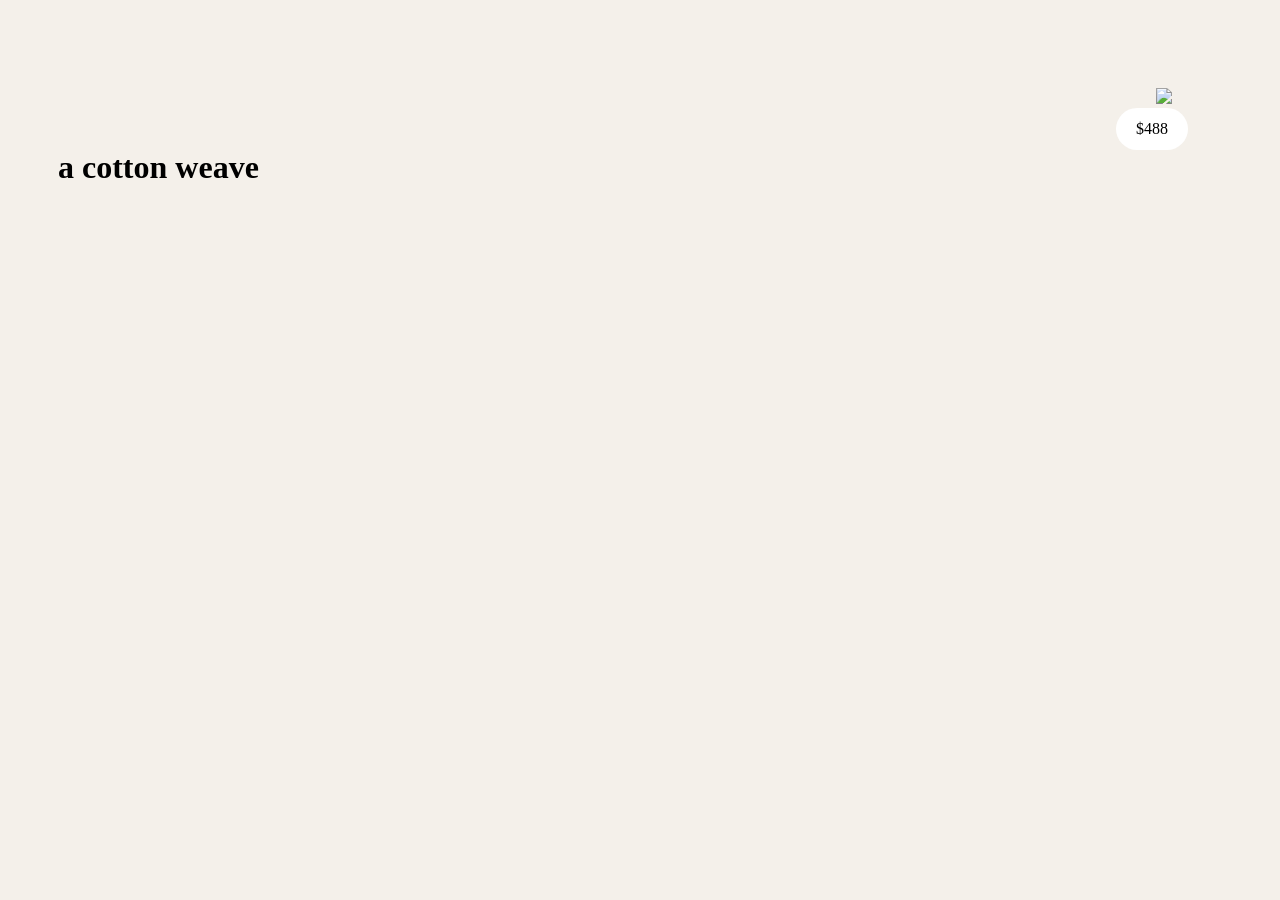
==== loome-fashion-ui/index.html @ d261821b "Add files via upload" ====
<!DOCTYPE html><html><head><link rel="stylesheet" href="style.css"></head><body><div class="main"><div class="left"><h1>a cotton weave</h1></div><div class="right"><img src="https://images.unsplash.com/photo-1512316609839-ce289d3eba0a?auto=format&fit=crop&w=700&q=80"><div class="price">$488</div></div></div></body></html>
---- loome-fashion-ui/style.css ----
body{background:#f4f0ea}.main{position:relative;height:90vh}.left{position:absolute;left:50px;top:120px}.right{position:absolute;right:100px;top:80px}.price{position:absolute;top:20px;left:-40px;background:#fff;padding:12px 20px;border-radius:30px}
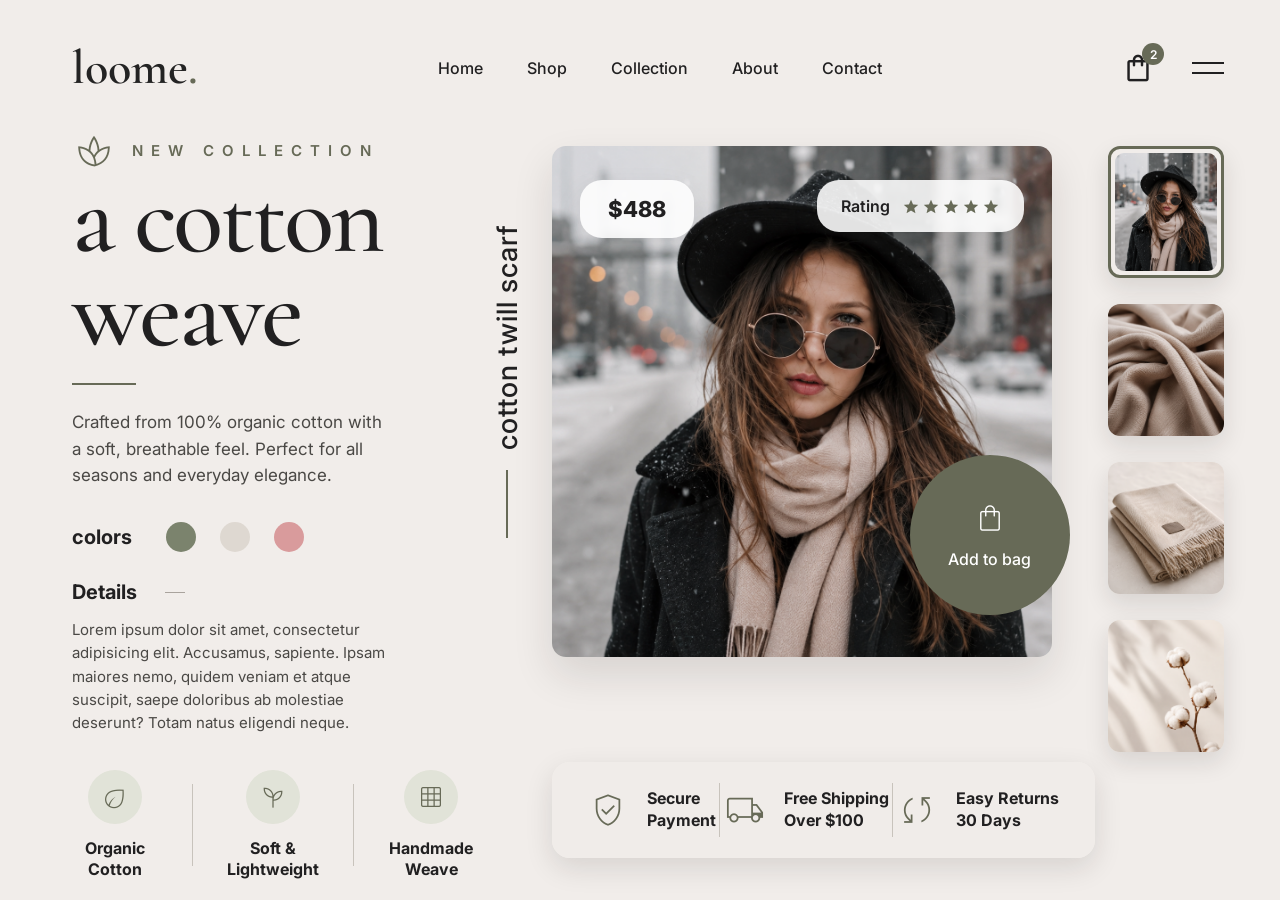
==== commit b7d51781: "done" ====
--- a/loome-fashion-ui/index.html
+++ b/loome-fashion-ui/index.html
@@ -1 +1,191 @@
-<!DOCTYPE html><html><head><link rel="stylesheet" href="style.css"></head><body><div class="main"><div class="left"><h1>a cotton weave</h1></div><div class="right"><img src="https://images.unsplash.com/photo-1512316609839-ce289d3eba0a?auto=format&fit=crop&w=700&q=80"><div class="price">$488</div></div></div></body></html>+<!doctype html>
+<html lang="en">
+  <head>
+    <meta charset="UTF-8" />
+    <meta name="viewport" content="width=device-width, initial-scale=1.0" />
+    <title>Loome.</title>
+
+    <!-- Google Fonts -->
+    <link
+      href="https://fonts.googleapis.com/css2?family=Cormorant+Garamond:wght@400;500;600;700&family=Inter:wght@300;400;500;600;700&display=swap"
+      rel="stylesheet"
+    />
+
+    <!-- Google Icons -->
+    <link
+      rel="stylesheet"
+      href="https://fonts.googleapis.com/css2?family=Material+Symbols+Outlined"
+    />
+
+    <link rel="stylesheet" href="style.css" />
+  </head>
+
+  <body>
+    <nav>
+      <span class="logo-text">loome<span>.</span></span>
+
+      <ul class="nav-link-container">
+        <li class="navlink"><a href="#">Home</a></li>
+        <li class="navlink"><a href="#">Shop</a></li>
+        <li class="navlink"><a href="#">Collection</a></li>
+        <li class="navlink"><a href="#">About</a></li>
+        <li class="navlink"><a href="#">Contact</a></li>
+      </ul>
+
+      <div class="nav-icons">
+        <div class="shopping-bag-icon">
+          <div class="cart-value">2</div>
+          <span class="material-symbols-outlined">shopping_bag</span>
+        </div>
+
+        <div class="menu-icon-open">
+          <div class="line-1"></div>
+          <div class="line-2"></div>
+        </div>
+      </div>
+    </nav>
+
+    <main>
+      <div class="left">
+        <div class="tag">
+          <span class="material-symbols-outlined">spa</span>
+          <span class="text">New Collection</span>
+        </div>
+
+        <h1>a cotton <br />weave</h1>
+
+        <div class="divider-1"></div>
+
+        <p class="hero-description">
+          Crafted from 100% organic cotton with <br />
+          a soft, breathable feel. Perfect for all <br />
+          seasons and everyday elegance.
+        </p>
+
+        <div class="color-section">
+          <span class="color-title">colors</span>
+
+          <div class="color-options">
+            <span class="color-dot olive"></span>
+            <span class="color-dot beige"></span>
+            <span class="color-dot pink"></span>
+          </div>
+        </div>
+
+        <div class="details-section">
+          <div class="details-heading">
+            <span>Details</span>
+            <div class="details-line"></div>
+          </div>
+
+          <p class="details-text">
+            Lorem ipsum dolor sit amet, consectetur <br />
+            adipisicing elit. Accusamus, sapiente. Ipsam <br />
+            maiores nemo, quidem veniam et atque <br />
+            suscipit, saepe doloribus ab molestiae <br />
+            deserunt? Totam natus eligendi neque.
+          </p>
+        </div>
+
+        <div class="feature-row">
+          <div class="feature-card">
+            <div class="feature-icon">
+              <span class="material-symbols-outlined">eco</span>
+            </div>
+            <p>Organic <br />Cotton</p>
+          </div>
+
+          <div class="feature-divider"></div>
+
+          <div class="feature-card">
+            <div class="feature-icon">
+              <span class="material-symbols-outlined">psychiatry</span>
+            </div>
+            <p>Soft & <br />Lightweight</p>
+          </div>
+
+          <div class="feature-divider"></div>
+
+          <div class="feature-card">
+            <div class="feature-icon">
+              <span class="material-symbols-outlined">grid_on</span>
+            </div>
+            <p>Handmade <br />Weave</p>
+          </div>
+        </div>
+      </div>
+
+      <div class="right">
+        <div class="product-showcase">
+          <div class="price-pill">$488</div>
+
+          <div class="rating-pill">
+            <span>Rating</span>
+            <div class="stars">
+              <span class="material-symbols-outlined">star</span>
+              <span class="material-symbols-outlined">star</span>
+              <span class="material-symbols-outlined">star</span>
+              <span class="material-symbols-outlined">star</span>
+              <span class="material-symbols-outlined">star</span>
+            </div>
+          </div>
+
+          <img
+            src="./assets/01-girl.png"
+            alt="Woman wearing cotton scarf"
+            class="hero-img"
+          />
+
+          <div class="vertical-text">
+            <span>cotton twill scarf</span>
+            <div></div>
+          </div>
+
+          <button class="add-to-bag">
+            <span class="material-symbols-outlined">shopping_bag</span>
+            <span>Add to bag</span>
+          </button>
+        </div>
+
+        <div class="side-gallery">
+          <div class="gallery-card active">
+            <img src="./assets/01-girl.png" alt="Scarf model" />
+          </div>
+
+          <div class="gallery-card">
+            <img src="./assets/02-scarf.png" alt="Scarf fabric" />
+          </div>
+
+          <div class="gallery-card">
+            <img src="./assets/03-scarf-folded.png" alt="Folded scarf" />
+          </div>
+
+          <div class="gallery-card">
+            <img src="./assets/04-cotton-flowers.png" alt="Cotton flowers" />
+          </div>
+        </div>
+
+        <div class="benefits-card">
+          <div class="benefit-item">
+            <span class="material-symbols-outlined">verified_user</span>
+            <p>Secure <br />Payment</p>
+          </div>
+
+          <div class="benefit-divider"></div>
+
+          <div class="benefit-item">
+            <span class="material-symbols-outlined">local_shipping</span>
+            <p>Free Shipping <br />Over $100</p>
+          </div>
+
+          <div class="benefit-divider"></div>
+
+          <div class="benefit-item">
+            <span class="material-symbols-outlined">sync</span>
+            <p>Easy Returns <br />30 Days</p>
+          </div>
+        </div>
+      </div>
+    </main>
+  </body>
+</html>
--- a/loome-fashion-ui/style.css
+++ b/loome-fashion-ui/style.css
@@ -1 +1,554 @@
-body{background:#f4f0ea}.main{position:relative;height:90vh}.left{position:absolute;left:50px;top:120px}.right{position:absolute;right:100px;top:80px}.price{position:absolute;top:20px;left:-40px;background:#fff;padding:12px 20px;border-radius:30px}+* {
+  margin: 0;
+  padding: 0;
+  box-sizing: border-box;
+}
+
+:root {
+  --primary-bg-color: #f1edea;
+  --logo-text-color: #232323;
+  --primary-text-color: #4a4845;
+  --secondary-text-color: #212021;
+  --muted-text-color: #676a57;
+  --border-color: #676a57;
+
+  --font-serif: "Cormorant Garamond", serif;
+  --font-sans: "Inter", sans-serif;
+}
+
+html,
+body {
+  height: 100dvh;
+  width: 100dvw;
+  overflow: hidden;
+  background-color: var(--primary-bg-color);
+  font-family: var(--font-sans);
+}
+
+body {
+  padding: 32px 56px 24px 72px;
+}
+
+/* Navbar */
+
+nav {
+  height: 72px;
+  display: flex;
+  justify-content: space-between;
+  align-items: center;
+  width: 100%;
+}
+
+.logo-text {
+  font-family: var(--font-serif);
+  color: var(--logo-text-color);
+  font-size: 3rem;
+  line-height: 1;
+  font-weight: 600;
+}
+
+.logo-text > span {
+  color: var(--muted-text-color);
+}
+
+.nav-link-container {
+  display: flex;
+  list-style-type: none;
+  gap: 44px;
+}
+
+.navlink {
+  position: relative;
+}
+
+.navlink a {
+  text-decoration: none;
+  font-family: var(--font-sans);
+  color: var(--secondary-text-color);
+  font-size: 16px;
+  font-weight: 500;
+}
+
+.navlink::after {
+  content: "";
+  position: absolute;
+  left: 50%;
+  bottom: -12px;
+  width: 0%;
+  height: 2px;
+  background-color: var(--border-color);
+  transform: translateX(-50%);
+  transition: width 0.3s ease;
+}
+
+.navlink:hover::after,
+.navlink.active::after {
+  width: 28px;
+}
+
+.nav-icons {
+  display: flex;
+  align-items: center;
+  gap: 38px;
+}
+
+.shopping-bag-icon {
+  position: relative;
+  display: flex;
+  align-items: center;
+  justify-content: center;
+}
+
+.shopping-bag-icon > span {
+  cursor: pointer;
+  font-size: 32px;
+  color: var(--secondary-text-color);
+}
+
+.cart-value {
+  position: absolute;
+  top: -9px;
+  right: -10px;
+  height: 22px;
+  width: 22px;
+  border-radius: 50%;
+  background-color: var(--border-color);
+  color: white;
+  font-size: 12px;
+  font-weight: 600;
+  display: flex;
+  align-items: center;
+  justify-content: center;
+}
+
+.menu-icon-open {
+  width: 32px;
+  height: 24px;
+  position: relative;
+  cursor: pointer;
+}
+
+.menu-icon-open > div {
+  position: absolute;
+  right: 0;
+  width: 32px;
+  height: 2px;
+  background-color: var(--secondary-text-color);
+}
+
+.menu-icon-open > .line-1 {
+  top: 6px;
+}
+
+.menu-icon-open > .line-2 {
+  bottom: 6px;
+}
+
+/* Main */
+
+main {
+  height: calc(100dvh - 72px - 56px);
+  width: 100%;
+  display: flex;
+}
+
+.left {
+  flex-basis: 38%;
+  height: 100%;
+  padding-top: 24px;
+}
+
+.right {
+  flex-basis: 62%;
+  height: 100%;
+}
+
+/* Left hero content */
+
+.tag {
+  width: fit-content;
+  display: flex;
+  align-items: center;
+  gap: 16px;
+}
+
+.tag .material-symbols-outlined {
+  color: var(--muted-text-color);
+  font-size: 44px;
+  font-variation-settings:
+    "FILL" 0,
+    "wght" 200,
+    "GRAD" 0,
+    "opsz" 24;
+}
+
+.tag .text {
+  text-transform: uppercase;
+  font-size: 15px;
+  letter-spacing: 8px;
+  color: var(--muted-text-color);
+  font-weight: 600;
+}
+
+.left h1 {
+  font-family: var(--font-serif);
+  font-size: 104px;
+  color: var(--secondary-text-color);
+  letter-spacing: -3px;
+  line-height: 0.9;
+  font-weight: 500;
+}
+
+.divider-1 {
+  height: 2px;
+  width: 64px;
+  background-color: var(--border-color);
+  margin-top: 24px;
+  margin-bottom: 24px;
+}
+
+.hero-description {
+  color: var(--primary-text-color);
+  font-size: 17px;
+  line-height: 1.55;
+  margin-bottom: 34px;
+}
+
+/* Colors */
+
+.color-section {
+  display: flex;
+  align-items: center;
+  gap: 34px;
+  margin-bottom: 28px;
+}
+
+.color-title {
+  color: var(--secondary-text-color);
+  font-size: 20px;
+  font-weight: 700;
+}
+
+.color-options {
+  display: flex;
+  align-items: center;
+  gap: 24px;
+}
+
+.color-dot {
+  width: 30px;
+  height: 30px;
+  border-radius: 50%;
+  display: inline-block;
+}
+
+.color-dot.olive {
+  background-color: #7b836d;
+}
+
+.color-dot.beige {
+  background-color: #ded8d1;
+}
+
+.color-dot.pink {
+  background-color: #d99b9c;
+}
+
+/* Details */
+
+.details-section {
+  margin-bottom: 36px;
+}
+
+.details-heading {
+  display: flex;
+  align-items: center;
+  gap: 28px;
+  margin-bottom: 14px;
+}
+
+.details-heading span {
+  font-size: 20px;
+  font-weight: 700;
+  color: var(--secondary-text-color);
+}
+
+.details-line {
+  width: 20px;
+  height: 1px;
+  background-color: #a9a39d;
+}
+
+.details-text {
+  color: var(--primary-text-color);
+  font-size: 15px;
+  line-height: 1.55;
+}
+
+/* Features */
+
+.feature-row {
+  display: flex;
+  align-items: center;
+  gap: 34px;
+}
+
+.feature-card {
+  display: flex;
+  flex-direction: column;
+  align-items: center;
+  gap: 14px;
+  min-width: 86px;
+}
+
+.feature-icon {
+  width: 54px;
+  height: 54px;
+  border-radius: 50%;
+  background-color: #e1e3d8;
+  display: flex;
+  align-items: center;
+  justify-content: center;
+}
+
+.feature-icon .material-symbols-outlined {
+  color: var(--muted-text-color);
+  font-size: 30px;
+  font-variation-settings:
+    "FILL" 0,
+    "wght" 200,
+    "GRAD" 0,
+    "opsz" 24;
+}
+
+.feature-card p {
+  text-align: center;
+  color: var(--secondary-text-color);
+  font-size: 16px;
+  font-weight: 700;
+  line-height: 1.3;
+}
+
+.feature-divider {
+  width: 1px;
+  height: 82px;
+  background-color: #c8c3bc;
+}
+
+/* Right Content */
+
+.right {
+  flex-basis: 62%;
+  height: 100%;
+  position: relative;
+  display: flex;
+  align-items: flex-start;
+  justify-content: flex-end;
+  padding-top: 42px;
+}
+
+.product-showcase {
+  position: relative;
+  width: 70%;
+  height: 70%;
+  border-radius: 14px;
+  overflow: visible;
+}
+
+.hero-img {
+  width: 100%;
+  height: 100%;
+  object-fit: cover;
+  object-position: center;
+  border-radius: 14px;
+  display: block;
+  box-shadow: 0 18px 40px rgba(30, 27, 24, 0.12);
+}
+
+.price-pill {
+  position: absolute;
+  top: 34px;
+  left: 28px;
+  z-index: 3;
+  padding: 16px 28px;
+  border-radius: 22px;
+  background-color: rgba(255, 255, 255, 0.88);
+  color: var(--secondary-text-color);
+  font-size: 22px;
+  font-weight: 800;
+  box-shadow: 0 12px 30px rgba(30, 27, 24, 0.08);
+}
+
+.rating-pill {
+  position: absolute;
+  top: 34px;
+  right: 28px;
+  z-index: 3;
+  padding: 16px 24px;
+  border-radius: 22px;
+  background-color: rgba(255, 255, 255, 0.88);
+  display: flex;
+  align-items: center;
+  gap: 12px;
+  color: var(--secondary-text-color);
+  box-shadow: 0 12px 30px rgba(30, 27, 24, 0.08);
+}
+
+.rating-pill > span {
+  font-size: 16px;
+  font-weight: 600;
+}
+
+.stars {
+  display: flex;
+  align-items: center;
+  gap: 2px;
+}
+
+.stars .material-symbols-outlined {
+  font-size: 18px;
+  color: var(--muted-text-color);
+  font-variation-settings:
+    "FILL" 1,
+    "wght" 400,
+    "GRAD" 0,
+    "opsz" 20;
+}
+
+.vertical-text {
+  position: absolute;
+  left: -62px;
+  top: 46%;
+  transform: translateY(-50%);
+  display: flex;
+  flex-direction: column;
+  align-items: center;
+  gap: 20px;
+}
+
+.vertical-text span {
+  writing-mode: vertical-rl;
+  transform: rotate(180deg);
+  color: var(--secondary-text-color);
+  font-size: 28px;
+  font-weight: 500;
+  letter-spacing: 1px;
+}
+
+.vertical-text div {
+  width: 2px;
+  height: 68px;
+  background-color: var(--border-color);
+}
+
+.add-to-bag {
+  position: absolute;
+  right: -18px;
+  bottom: 42px;
+  z-index: 3;
+  width: 160px;
+  height: 160px;
+  border: none;
+  border-radius: 50%;
+  background-color: var(--border-color);
+  color: white;
+  display: flex;
+  flex-direction: column;
+  align-items: center;
+  justify-content: center;
+  gap: 14px;
+  cursor: pointer;
+  font-family: var(--font-sans);
+  font-size: 16px;
+  font-weight: 500;
+}
+
+.add-to-bag .material-symbols-outlined {
+  font-size: 34px;
+  color: white;
+  font-variation-settings:
+    "FILL" 0,
+    "wght" 200,
+    "GRAD" 0,
+    "opsz" 24;
+}
+
+/* Right side image grid */
+
+.side-gallery {
+  width: 116px;
+  margin-left: 56px;
+  display: flex;
+  flex-direction: column;
+  gap: 26px;
+}
+
+.gallery-card {
+  width: 116px;
+  height: 132px;
+  border-radius: 12px;
+  overflow: hidden;
+  background-color: #efe9e3;
+  box-shadow: 0 10px 24px rgba(30, 27, 24, 0.12);
+}
+
+.gallery-card.active {
+  border: 3px solid var(--border-color);
+  padding: 4px;
+  background-color: var(--primary-bg-color);
+}
+
+.gallery-card img {
+  width: 100%;
+  height: 100%;
+  object-fit: cover;
+  object-position: center;
+  border-radius: 9px;
+  display: block;
+}
+
+/* Bottom benefits */
+
+.benefits-card {
+  position: absolute;
+  left: 42px;
+  bottom: 18px;
+  width: 76%;
+  height: 96px;
+  border-radius: 18px;
+  background-color: rgba(241, 237, 234, 0.96);
+  box-shadow: 0 10px 28px rgba(30, 27, 24, 0.12);
+  display: flex;
+  align-items: center;
+  justify-content: space-around;
+  padding: 0 34px;
+}
+
+.benefit-item {
+  display: flex;
+  align-items: center;
+  gap: 18px;
+}
+
+.benefit-item .material-symbols-outlined {
+  color: var(--muted-text-color);
+  font-size: 42px;
+  font-variation-settings:
+    "FILL" 0,
+    "wght" 200,
+    "GRAD" 0,
+    "opsz" 24;
+}
+
+.benefit-item p {
+  color: var(--secondary-text-color);
+  font-size: 16px;
+  font-weight: 700;
+  line-height: 1.35;
+}
+
+.benefit-divider {
+  width: 1px;
+  height: 54px;
+  background-color: #c8c3bc;
+}
